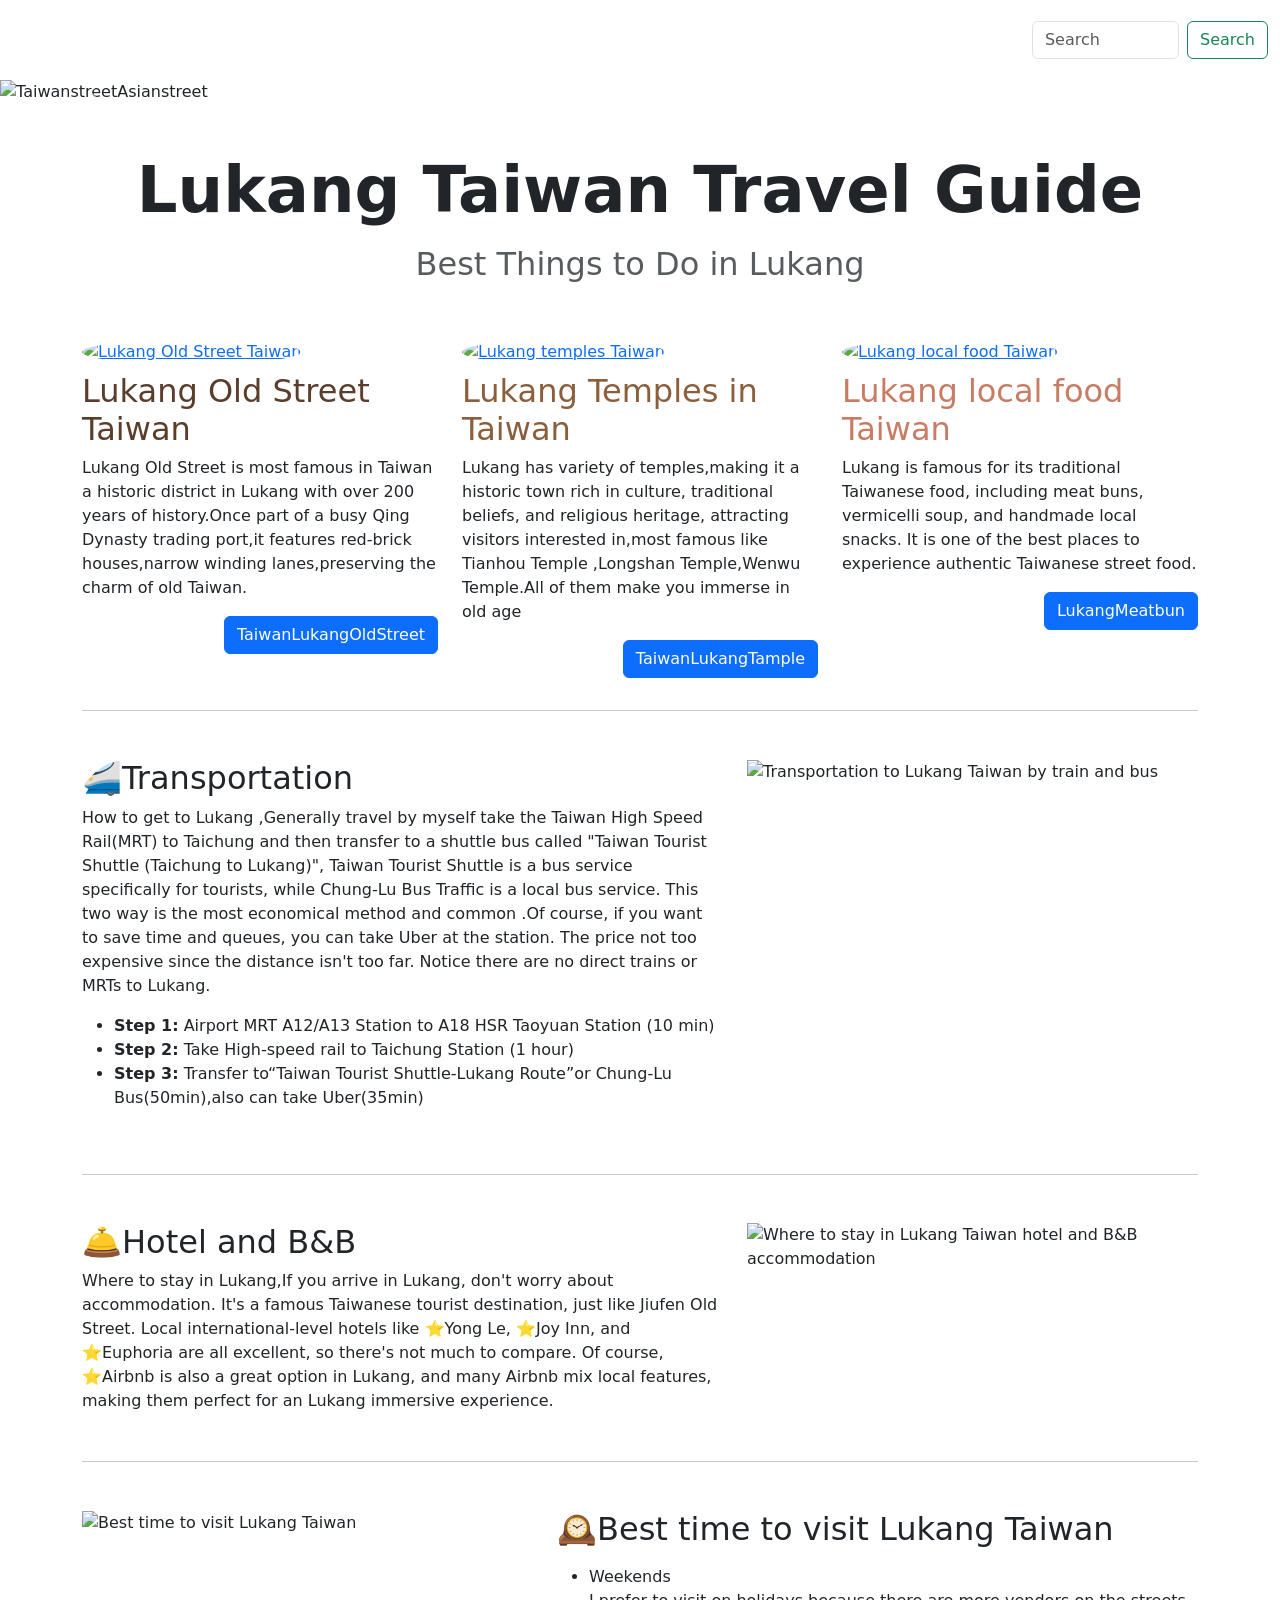
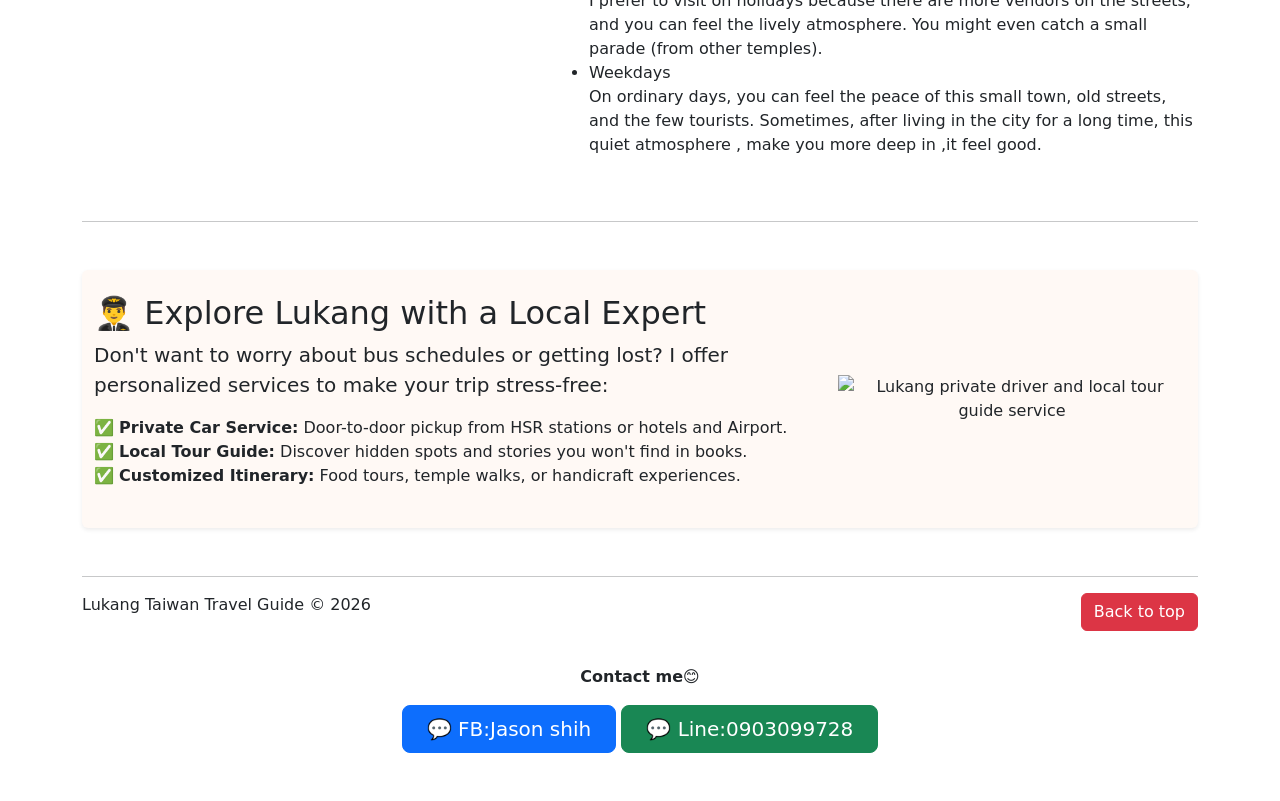
==== index.html @ 77bd5269 "Add files via upload" ====
<!doctype html>
<html lang="en">

<head>
    <meta charset="utf-8">
    <meta name="viewport" content="width=device-width, initial-scale=1">
    <meta name="author" content="Lukang Taiwan Travel Guide">
    <meta name="description" content="Discover Lukang, Taiwan with a local expert. Explore Lukang Old Street, historic temples, street food, hotels, and travel tips. Enjoy private car service and guided tours for a hassle-free Lukang experience from Taichung or HSR stations and Airport.">
    <meta name="generator" content="Visual Studio Code">
    <meta name="keywords" content="Lukang Taiwan travel guide, Lukang Old Street, Lukang temples, Lukang food guide, Lukang street food, Lukang hotel, Lukang accommodation,HSR Taichung to Lukang transport,Airport to Lukang transport, Lukang private car service, Lukang local tour guide, Changhua lukang tourism, Taiwan travel itinerary, Lukang day trip">

    <link rel="short icon" href="/favicon.ico" type="images/x-icon">
    <link rel="icon" href="/favicon" type="images/x-icon">
    <title>Lukang Taiwan Travel Guide </title>
    <link href="https://cdn.jsdelivr.net/npm/bootstrap@5.3.8/dist/css/bootstrap.min.css" rel="stylesheet" integrity="sha384-sRIl4kxILFvY47J16cr9ZwB07vP4J8+LH7qKQnuqkuIAvNWLzeN8tE5YBujZqJLB" crossorigin="anonymous">
  <link rel="stylesheet" href="css/custom.css">
  <!-- Google tag (gtag.js) -->
<script async src="https://www.googletagmanager.com/gtag/js?id=G-B8M96E129H"></script>
<script>
  window.dataLayer = window.dataLayer || [];
  function gtag(){dataLayer.push(arguments);}
  gtag('js', new Date());

  gtag('config', 'G-B8M96E129H');
</script>
<meta name="robots" content="index, follow">
</head>
<body>
 <header>
  <nav class="navbar navbar-expand-lg navbar-dark my-navbar-gradient">
  <div class="container-fluid">
    <a class="navbar-brand" href="index.html">Lukang Taiwan Travel Guide</a>
    <button class="navbar-toggler" type="button" data-bs-toggle="collapse" data-bs-target="#navbarSupportedContent" aria-controls="navbarSupportedContent" aria-expanded="false" aria-label="Toggle navigation">
      <span class="navbar-toggler-icon"></span>
    </button>
    <div class="collapse navbar-collapse" id="navbarSupportedContent">
      <ul class="navbar-nav me-auto mb-2 mb-lg-0">
        <li class="nav-item">
          <a class="nav-link active "  href="index.html">Lukang</a>
        </li>
        <li class="nav-item">
          <a class="nav-link " aria-current="page" href="LukangWithMe.html">Lukang With Me</a>
        </li>
        <li class="nav-item">
          <a class="nav-link" href="lukang-attractions.html">Lukang Attractions</a>
        </li>
        <li class="nav-item">
          <a class="nav-link" href="lukang-food-guide.html">Lukang Food Guide</a>
        </li>
        <li class="nav-item">
          <a class="nav-link" href="lukang-accommodation.html">Lukang Accommodation</a>
        </li>
        <li class="nav-item">
          <a class="nav-link" href="https://toolkit.url.com.tw/bbs/index.php?email=bbs@trial-162235.url.tw"  target="_blank">Connect Me To Help You</a>
        </li>
        
      </ul>
      <form class="d-flex" role="search">
        <input class="form-control me-2" type="search" placeholder="Search" aria-label="Search"/>
        <button class="btn btn-outline-success" type="submit">Search</button>
      </form>
    </div>
  </div>
  </nav>
 </header>
<main>
  <div id="carouselExampleIndicators" class="carousel slide" data-bs-ride="carousel" data-bs-interval="2000">

    <div class="carousel-indicators">

      <button type="button" data-bs-target="#carouselExampleIndicators" data-bs-slide-to="0" class="active" aria-current="true" aria-label="Slide 1"></button>
      <button type="button" data-bs-target="#carouselExampleIndicators" data-bs-slide-to="1" aria-label="Slide 2"></button>
      <button type="button" data-bs-target="#carouselExampleIndicators" data-bs-slide-to="2" aria-label="Slide 3"></button>
    </div>
    <div class="carousel-inner">

      <div class="carousel-item active">
        <img src="images/index/TaiwanOldStreet.webp" class="d-block w-100" alt="TaiwanstreetAsianstreet" title="TaiwanstreetAsianstreet" aria-label="TaiwanstreetAsianstreet">
      </div>

      <div class="carousel-item">
        <img src="images/index/TaiwanTemple_worship.webp" class="d-block w-100" alt="TaiwanTemple_worship" title="TaiwanTemple_worship" aria-label="TaiwanTemple_worship">
      </div>

      <div class="carousel-item">
        <img src="images/index/TaiwanstreetAsianstreet.webp" class="d-block w-100" alt="TaiwanOldStreet" title="TaiwanOldStreet" aria-label="TaiwanOldStreet">
      </div>

    </div>
    
    <button class="carousel-control-prev" type="button" data-bs-target="#carouselExampleIndicators" data-bs-slide="prev">
      <span class="carousel-control-prev-icon" aria-hidden="true"></span>
      <span class="visually-hidden">Previous</span>
    </button>
    <button class="carousel-control-next" type="button" data-bs-target="#carouselExampleIndicators" data-bs-slide="next">
      <span class="carousel-control-next-icon" aria-hidden="true"></span>
      <span class="visually-hidden">Next</span>
    </button>
  </div>





<div class="container">
<h1 class="mt-5 text-center fw-bold display-3">
  Lukang Taiwan Travel Guide
  <span class="d-block fs-2 fw-normal text-muted mt-3">
    Best Things to Do in Lukang
  </span>
</h1>
<div class="row">
    <div class="col-lg-4 order-md-0 mt-5">
      <a href="https://www.taiwan.net.tw/m1.aspx?sNo=0001113&id=C100_441" target="_blank"><img src="/images/index/Lukang Old Street Taiwan.webp" class="rounded-circle w-100" alt="Lukang Old Street Taiwan" title="Lukang Old Street Taiwan" aria-label="Lukang Old Street Taiwan"></a>
      <div class="card-body">
      <h2 class="mt-2" style="color:#5a3e2b;">Lukang Old Street Taiwan</h2>
      <p class="card-text">Lukang Old Street is most famous in Taiwan a historic district in Lukang with over 200 years of history.Once part of a busy Qing Dynasty trading port,it features red-brick houses,narrow winding lanes,preserving the charm of old Taiwan.</p>
      <p class="text-end"><a href="https://www.taiwan.net.tw/m1.aspx?sNo=0001113&id=C100_441" target="_blank" class="btn btn-primary" role="button">TaiwanLukangOldStreet</a></p>
    </div>
  </div>
    <div class="col-lg-4 order-md-1 mt-5">
      <a href="https://www.lugangmazu.org/" target="_blank"><img src="/images/index/Lukang temples Taiwan.webp" class="rounded-circle w-100" alt="Lukang temples Taiwan" title="Lukang temples Taiwan" aria-label="Lukang temples Taiwan"></a>
      <div class="card-body">
      <h2 class="mt-2" style="color:#8b5e3c;">Lukang Temples in Taiwan</h2>
       <p class="card-text">Lukang has variety of temples,making it a historic town rich in culture, traditional beliefs, and religious heritage, attracting visitors interested in,most famous like Tianhou Temple ,Longshan Temple,Wenwu Temple.All of them make you immerse in old age </p>
      <p class="text-end"><a href="https://www.lugangmazu.org/" target="_blank" class="btn btn-primary" role="button">TaiwanLukangTample</a></p>
    </div>
  </div>
      <div class="col-lg-4 order-md-2 mt-5">
      <a href="https://www.a-zen.com.tw/" target="_blank"><img src="/images/index/Lukang local food Taiwan.webp" class="rounded-circle w-100" alt="Lukang local food Taiwan" title="Lukang local food Taiwan" aria-label="Lukang local food Taiwan"></a>
      <div class="card-body">
      <h2 class="mt-2" style="color:#c97b63;">Lukang local food Taiwan</h2>
       <p class="card-text">Lukang is famous for its traditional Taiwanese food, including meat buns, vermicelli soup, and handmade local snacks. It is one of the best places to experience authentic Taiwanese street food.</p> 
      <p class="text-end"><a href="https://www.a-zen.com.tw/" target="_blank" class="btn btn-primary" role="button">LukangMeatbun</a></p>
    </div>
  </div>
</div>

    <hr>
    <div class="row my-5">
      <div class="col-md-7">
      <h2 class="h2-custom-color">🚄Transportation</h2>
      <p class="card-text">How to get to Lukang ,Generally travel by myself take the Taiwan High Speed ​​Rail(MRT) to Taichung and then transfer to a shuttle bus called "Taiwan Tourist Shuttle (Taichung to Lukang)", Taiwan Tourist Shuttle is a bus service specifically for tourists, while Chung-Lu Bus Traffic  is a local bus service. This two way  is the most economical method and common .Of course, if you want to save time and queues, you can take Uber at the station. The price not too expensive since the distance isn't too far. Notice there are no direct trains or MRTs to Lukang.</p>
      <p><ul>
      <li><strong>Step 1:</strong> Airport MRT A12/A13 Station to A18 HSR Taoyuan Station (10 min)</li>
      <li><strong>Step 2:</strong> Take High-speed rail to Taichung Station (1 hour)</li>
      <li><strong>Step 3:</strong> Transfer to“Taiwan Tourist Shuttle-Lukang Route”or Chung-Lu Bus(50min),also can take Uber(35min)</li>
      </ul></p>

      </div>
      <div class="col-md-5">
        <img src="images/index/lukang-transportation-train.webp" class="img-fluid mx-auto" alt="Transportation to Lukang Taiwan by train and bus" title="Transportation to Lukang Taiwan by train and bus" aria-label="Transportation to Lukang Taiwan by train and bus">
      </div>
    </div>
    <hr>
    <div class="row my-5">
      <div class="col-md-7">
      <h2 class="h2-custom-color">🛎️Hotel and B&B</h2>
      <p class="card-text">Where to stay in Lukang,If you arrive in Lukang, don't worry about accommodation. It's a famous Taiwanese tourist destination, just like Jiufen Old Street. Local international-level hotels like ⭐Yong Le, ⭐Joy Inn, and ⭐Euphoria are all excellent, so there's not much to compare. Of course, ⭐Airbnb is also a great option in Lukang, and many Airbnb mix local features, making them perfect for an Lukang immersive experience.</p>
     </div>
      <div class="col-md-5">
        <img src="images/index/lukang-hotel-accommodation.webp"class="img-fluid mx-auto" alt="Where to stay in Lukang Taiwan hotel and B&B accommodation" title="Where to stay in Lukang Taiwan hotel and B&B accommodation" aria-label="Where to stay in Lukang Taiwan hotel and B&B accommodation">
      </div>
    </div>
    <hr>
    <div class="row my-5"> 
      <div class="col-md-7 order-md-1"> 
      <h2 class="h2-custom-color">🕰️Best time to visit Lukang Taiwan</h2>
      <p >
        <ul class="card-text">
        <li>Weekends</li>
        I prefer to visit on holidays because there are more vendors on the streets, and you can feel the lively atmosphere. You might even catch a small parade (from other temples).
         <li>Weekdays</li>
        On ordinary days, you can feel the peace of this small town, old streets, and the few tourists. Sometimes, after living in the city for a long time, this quiet atmosphere , make you more deep in ,it feel good.
        </ul></p>
      </div>
      <div class="col-md-5 order-md-0">
        <img src="images/index/best-time-to-visit-lukang.webp"class="img-fluid mx-auto" alt="Best time to visit Lukang Taiwan" title="Best time to visit Lukang Taiwan" aria-label="Best time to visit Lukang Taiwan">
      </div>

    </div>

    <hr>

    <section class="container my-5 py-4 shadow-sm rounded" style="background-color: #fff9f5;">
  <div class="row align-items-center">
    <div class="col-md-8">
      <h2 class="h2-custom-color">👨‍✈️ Explore Lukang with a Local Expert</h2>
      <p class="lead">Don't want to worry about bus schedules or getting lost? I offer personalized services to make your trip stress-free:</p>
      <ul class="list-unstyled">
        <li>✅ <strong>Private Car Service:</strong> Door-to-door pickup from HSR stations or hotels and Airport.</li>
        <li>✅ <strong>Local Tour Guide:</strong> Discover hidden spots and stories you won't find in books.</li>
        <li>✅ <strong>Customized Itinerary:</strong> Food tours, temple walks, or handicraft experiences.</li>
      </ul>
    </div>
    <div class="col-md-4 text-center">
       <img src="images/index/lukang-private-driver-tour.webp"class="img-fluid mx-auto" alt="Lukang private driver and local tour guide service" title="Lukang private car tour and guide service" aria-label="Lukang private driver and local tour guide service">
      
    </div>
  </div>
    </section>


    <hr>
  </div>
  </div>






<footer class="container">

<p class="float-end"><a href="#top" class="btn btn-danger">Back to top</a></p>
<P>Lukang Taiwan Travel Guide  &copy; 2026</P>


<div class="text-center mt-5 mb-5">
  <p class="contact-title"><strong>Contact me😊</strong></p>
  <a href="https://www.facebook.com/" target="_blank" 
     class="btn btn-primary btn-lg px-4">
     💬 FB:Jason shih
  </a>
  <a href="https://line.me/ti/p/8eid021qiK " target="_blank" 
     class="btn btn-success btn-lg px-4">
     💬 Line:0903099728
  </a>
</div>
</footer>

</main>
  <script src="https://cdn.jsdelivr.net/npm/bootstrap@5.3.8/dist/js/bootstrap.bundle.min.js" integrity="sha384-FKyoEForCGlyvwx9Hj09JcYn3nv7wiPVlz7YYwJrWVcXK/BmnVDxM+D2scQbITxI" crossorigin="anonymous"></script>
</body>
</html>
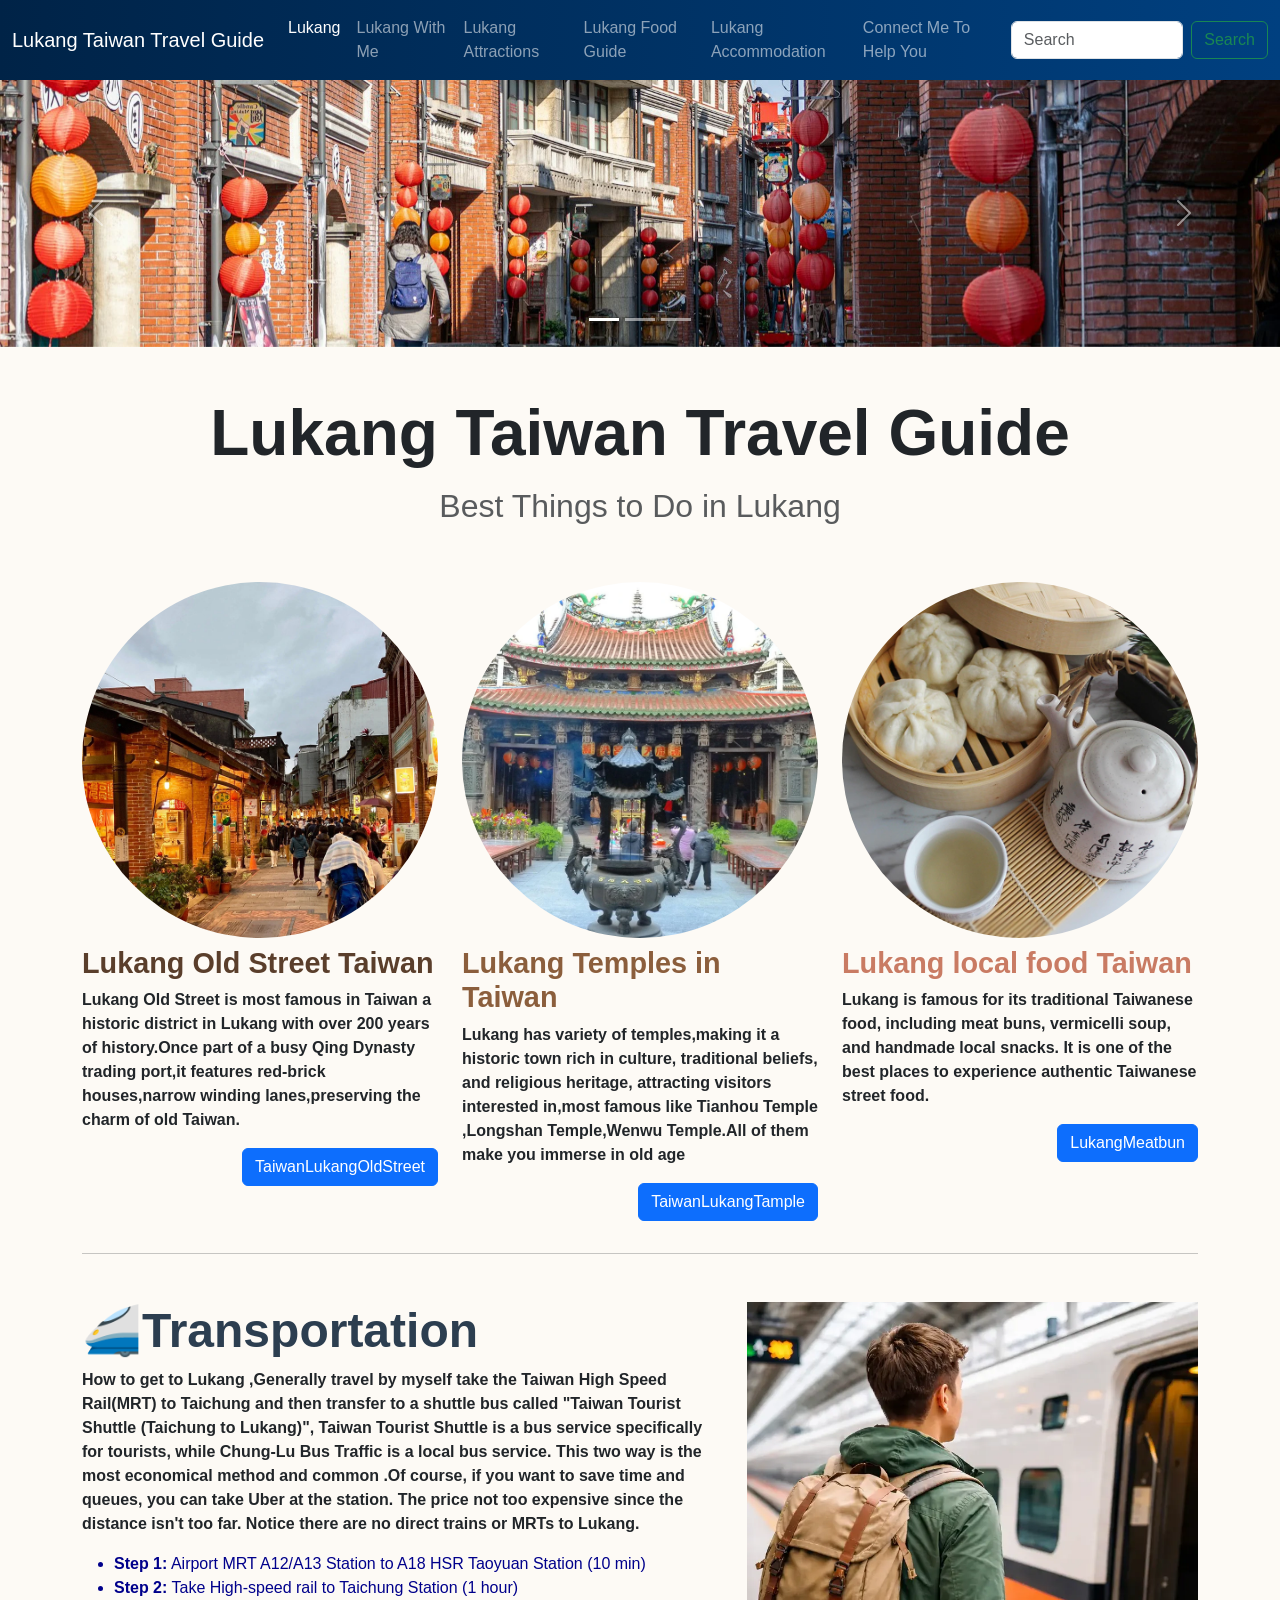
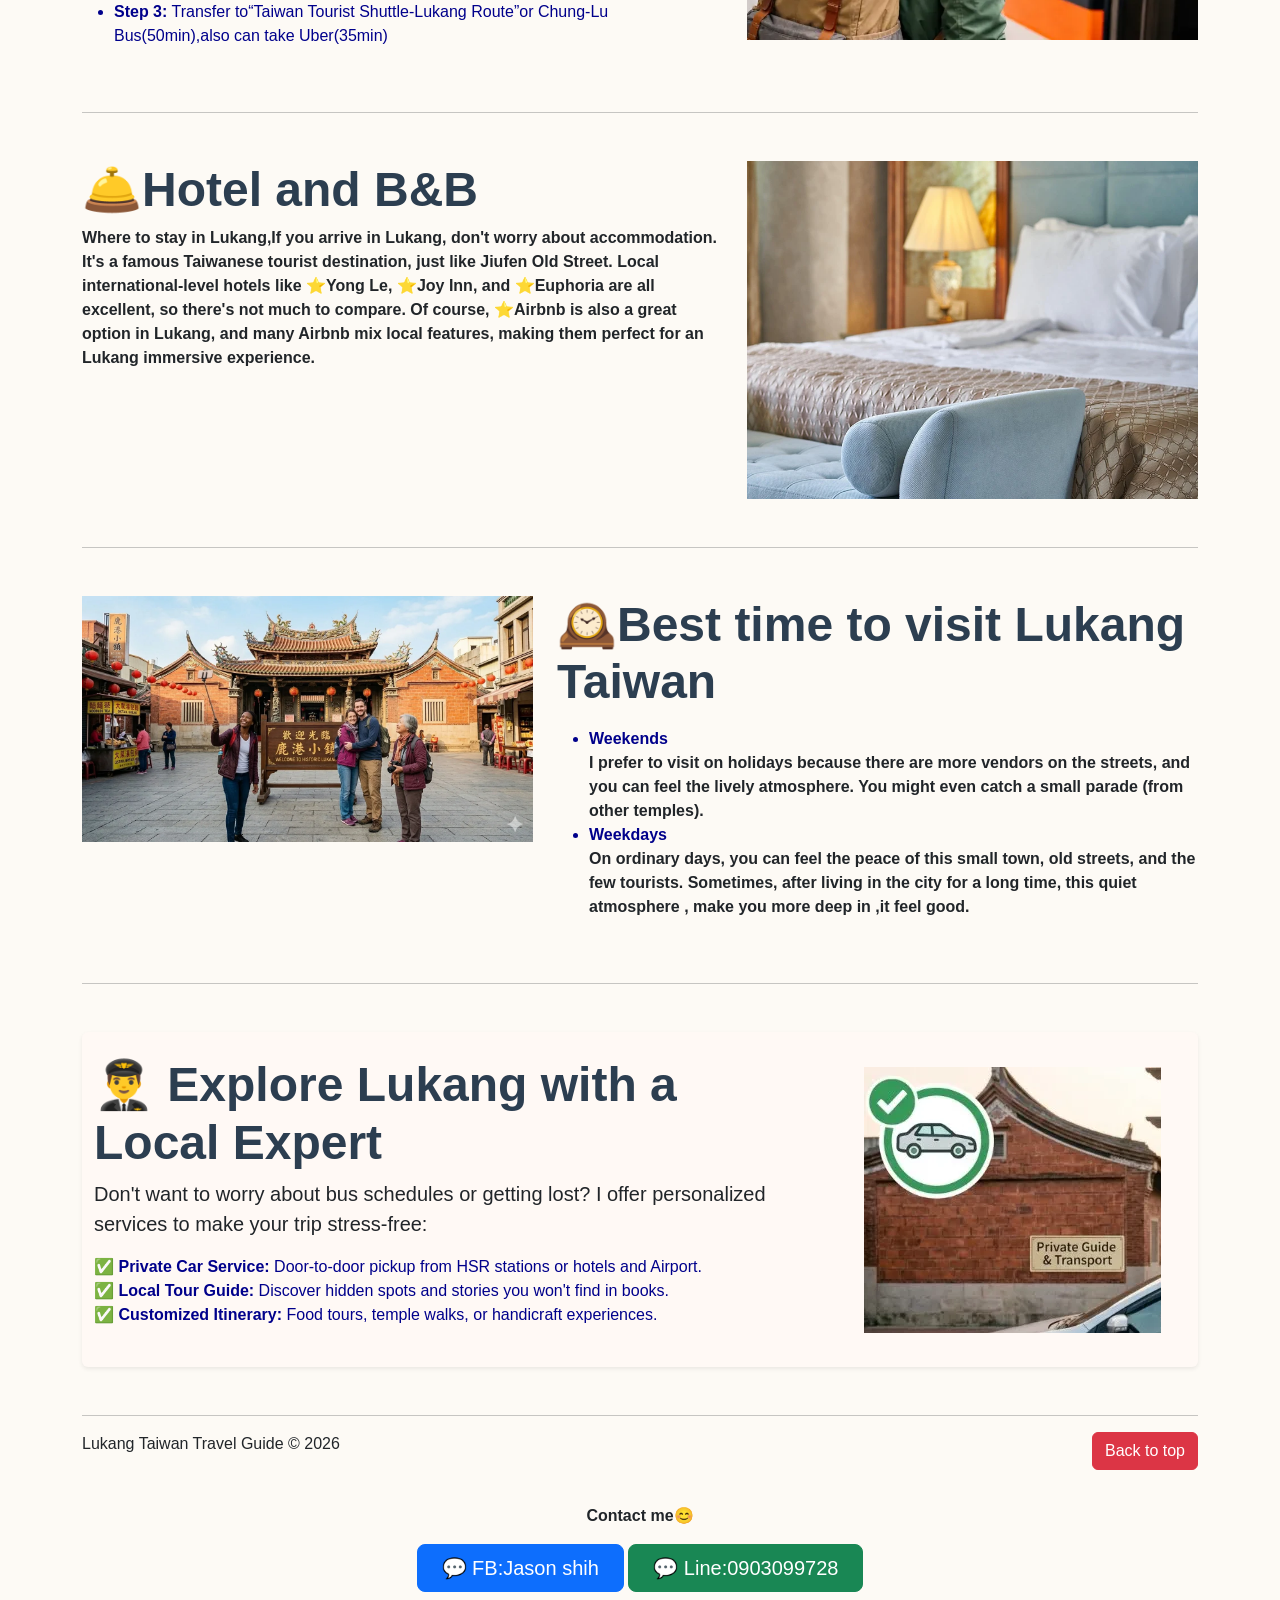
==== commit dfa68660: "Add files via upload" ====
--- a/index.html
+++ b/index.html
@@ -79,7 +79,7 @@
       </div>
 
       <div class="carousel-item">
-        <img src="images/index/TaiwanTemple_worship.webp" class="d-block w-100" alt="TaiwanTemple_worship" title="TaiwanTemple_worship" aria-label="TaiwanTemple_worship">
+        <img src="images/index/TaiwanTemple-worship.webp" class="d-block w-100" alt="TaiwanTemple_worship" title="TaiwanTemple_worship" aria-label="TaiwanTemple_worship">
       </div>
 
       <div class="carousel-item">
@@ -111,7 +111,7 @@
 </h1>
 <div class="row">
     <div class="col-lg-4 order-md-0 mt-5">
-      <a href="https://www.taiwan.net.tw/m1.aspx?sNo=0001113&id=C100_441" target="_blank"><img src="/images/index/Lukang Old Street Taiwan.webp" class="rounded-circle w-100" alt="Lukang Old Street Taiwan" title="Lukang Old Street Taiwan" aria-label="Lukang Old Street Taiwan"></a>
+      <a href="https://www.taiwan.net.tw/m1.aspx?sNo=0001113&id=C100_441" target="_blank"><img src="/images/index/Lukang-Old-Street-Taiwan.webp" class="rounded-circle w-100" alt="Lukang Old Street Taiwan" title="Lukang Old Street Taiwan" aria-label="Lukang Old Street Taiwan"></a>
       <div class="card-body">
       <h2 class="mt-2" style="color:#5a3e2b;">Lukang Old Street Taiwan</h2>
       <p class="card-text">Lukang Old Street is most famous in Taiwan a historic district in Lukang with over 200 years of history.Once part of a busy Qing Dynasty trading port,it features red-brick houses,narrow winding lanes,preserving the charm of old Taiwan.</p>
@@ -119,7 +119,7 @@
     </div>
   </div>
     <div class="col-lg-4 order-md-1 mt-5">
-      <a href="https://www.lugangmazu.org/" target="_blank"><img src="/images/index/Lukang temples Taiwan.webp" class="rounded-circle w-100" alt="Lukang temples Taiwan" title="Lukang temples Taiwan" aria-label="Lukang temples Taiwan"></a>
+      <a href="https://www.lugangmazu.org/" target="_blank"><img src="/images/index/Lukang-temples-Taiwan.webp" class="rounded-circle w-100" alt="Lukang temples Taiwan" title="Lukang temples Taiwan" aria-label="Lukang temples Taiwan"></a>
       <div class="card-body">
       <h2 class="mt-2" style="color:#8b5e3c;">Lukang Temples in Taiwan</h2>
        <p class="card-text">Lukang has variety of temples,making it a historic town rich in culture, traditional beliefs, and religious heritage, attracting visitors interested in,most famous like Tianhou Temple ,Longshan Temple,Wenwu Temple.All of them make you immerse in old age </p>
@@ -127,7 +127,7 @@
     </div>
   </div>
       <div class="col-lg-4 order-md-2 mt-5">
-      <a href="https://www.a-zen.com.tw/" target="_blank"><img src="/images/index/Lukang local food Taiwan.webp" class="rounded-circle w-100" alt="Lukang local food Taiwan" title="Lukang local food Taiwan" aria-label="Lukang local food Taiwan"></a>
+      <a href="https://www.a-zen.com.tw/" target="_blank"><img src="/images/index/Lukang-local-food-Taiwan.webp" class="rounded-circle w-100" alt="Lukang local food Taiwan" title="Lukang local food Taiwan" aria-label="Lukang local food Taiwan"></a>
       <div class="card-body">
       <h2 class="mt-2" style="color:#c97b63;">Lukang local food Taiwan</h2>
        <p class="card-text">Lukang is famous for its traditional Taiwanese food, including meat buns, vermicelli soup, and handmade local snacks. It is one of the best places to experience authentic Taiwanese street food.</p> 
--- a/css/custom.css
+++ b/css/custom.css
@@ -0,0 +1,114 @@
+:root,
+[data-bs-theme=dark]{
+--bs-dark-rgb:0, 40, 80;
+}
+
+@import url('https://fonts.googleapis.com/css2?family=Noto+Sans+TC&display=swap');
+
+h1{font-size: 2rem}
+
+/* 改抬頭顏色 */
+h2{font-size: 1.8rem;font-weight: 800;color: rgb(39,102,229) }
+
+/* 課製化改抬頭顏色 */
+.h2-custom-color{font-size: 3rem;font-weight: 800;color :#2c3e50;}
+
+body{font-family:"微軟正黑體", "Noto Sans TC", sans-serif;background-color:lightgray}
+
+.text-pink{color: rgb(255,0,195);}
+
+.iconsTitle{font-size: 2rem !important;color: blue;vertical-align: text-bottom;}
+
+.list-symbol{list-style-type: circle;}
+
+li{color: darkblue;}
+
+
+.ul li::marker {
+  content: "🍰 ";
+}
+
+.text-warning{color: orange;}
+
+.title{color:darkblue ;}
+
+.imgCut{
+  width: 100%;
+  height: 500px;
+  clip:rect(0px,0px,290px,0px);
+  object-fit: cover;
+ 
+}
+.card-text{
+  font-weight: 600;  /* 微粗 */
+}
+
+.my-navbar-gradient {
+  background: linear-gradient(to right, #002347, #004080);
+}
+
+.second-body {font-family: 'Playfair Display', serif;font-size: 18px;
+}
+
+.highlight {
+  color: #2766e5;
+  font-weight: 600;
+}
+
+.my-about-card {
+  background-color: #ebded0;
+}
+
+@import url('https://fonts.googleapis.com/css2?family=Quicksand:wght@600&family=Nunito:wght@400;600&display=swap');
+
+.second-body {
+    font-family: 'Nunito', sans-serif;
+    font-weight: 400;
+    line-height: 1.6; /* 讓行距大一點，閱讀更舒服 */
+}
+
+/* 套用親切字體 */
+@import url('https://fonts.googleapis.com/css2?family=Quicksand:wght@600&family=Nunito:wght@400;600&display=swap');
+
+body {
+    font-family: 'Nunito', sans-serif;
+    background-color: #fdfaf5; /* 淡淡的米色，更有古鎮感 */
+}
+
+h2, h4 {
+    font-family: 'Quicksand', sans-serif;
+    color: #5d4037; /* 深木色 */
+}
+
+/* 改善卡片設計 */
+.card {
+    border: none;
+    border-radius: 15px;
+    overflow: hidden;
+    transition: transform 0.3s ease;
+    box-shadow: 0 4px 15px rgba(0,0,0,0.05);
+}
+
+.card:hover {
+    transform: translateY(-10px); /* 滑過時輕微浮起 */
+}
+
+/* 修正按鈕顏色 - 更有質感的深磚紅 */
+.btn-info {
+    background-color: #b7410e; 
+    border-color: #b7410e;
+    color: white;
+}
+
+.btn-info:hover {
+    background-color: #8b320b;
+    color: white;
+}
+
+
+
+
+
+  .giant-text { font-size: 5rem; font-weight: 900; line-height: 0.9; }
+  .italic-tagline { font-style: italic; font-family: serif; font-size: 1.5rem; }
+  .food-section { min-height: 80vh; padding: 80px 0; border: none; }
